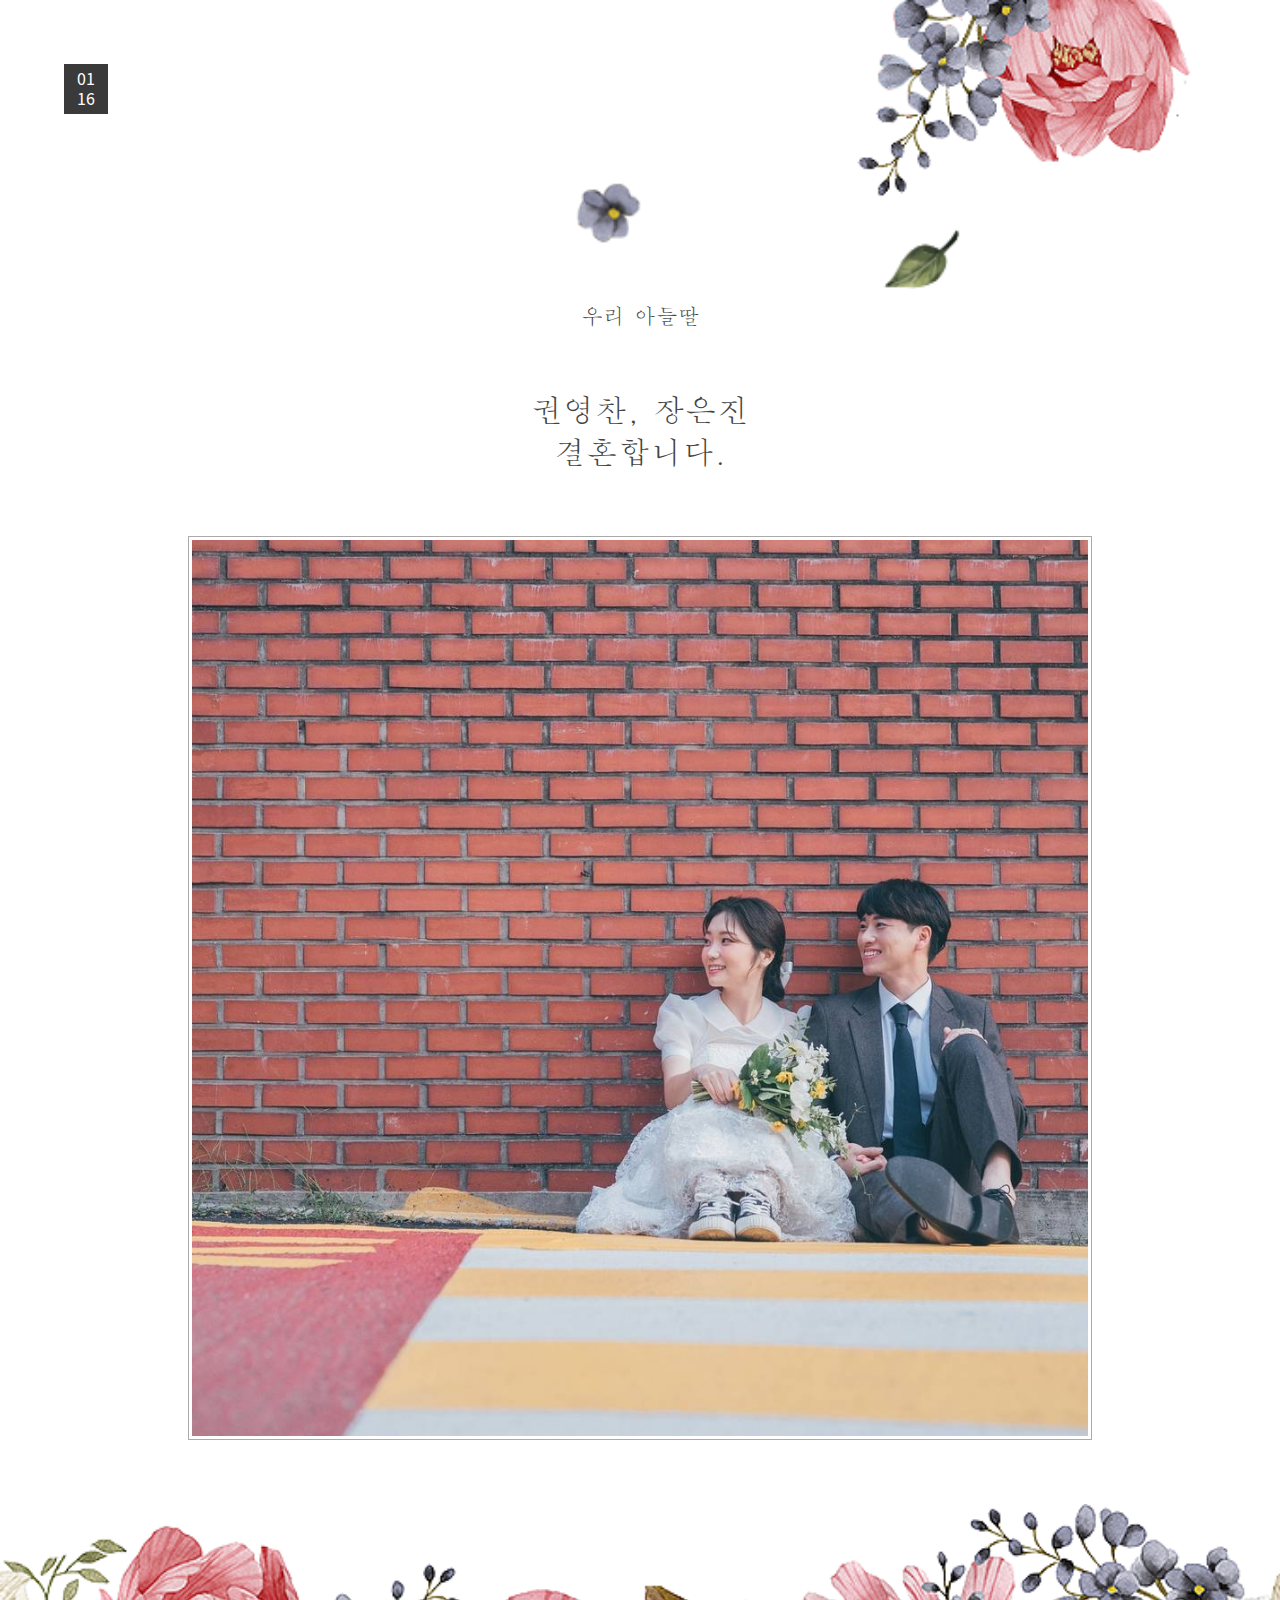
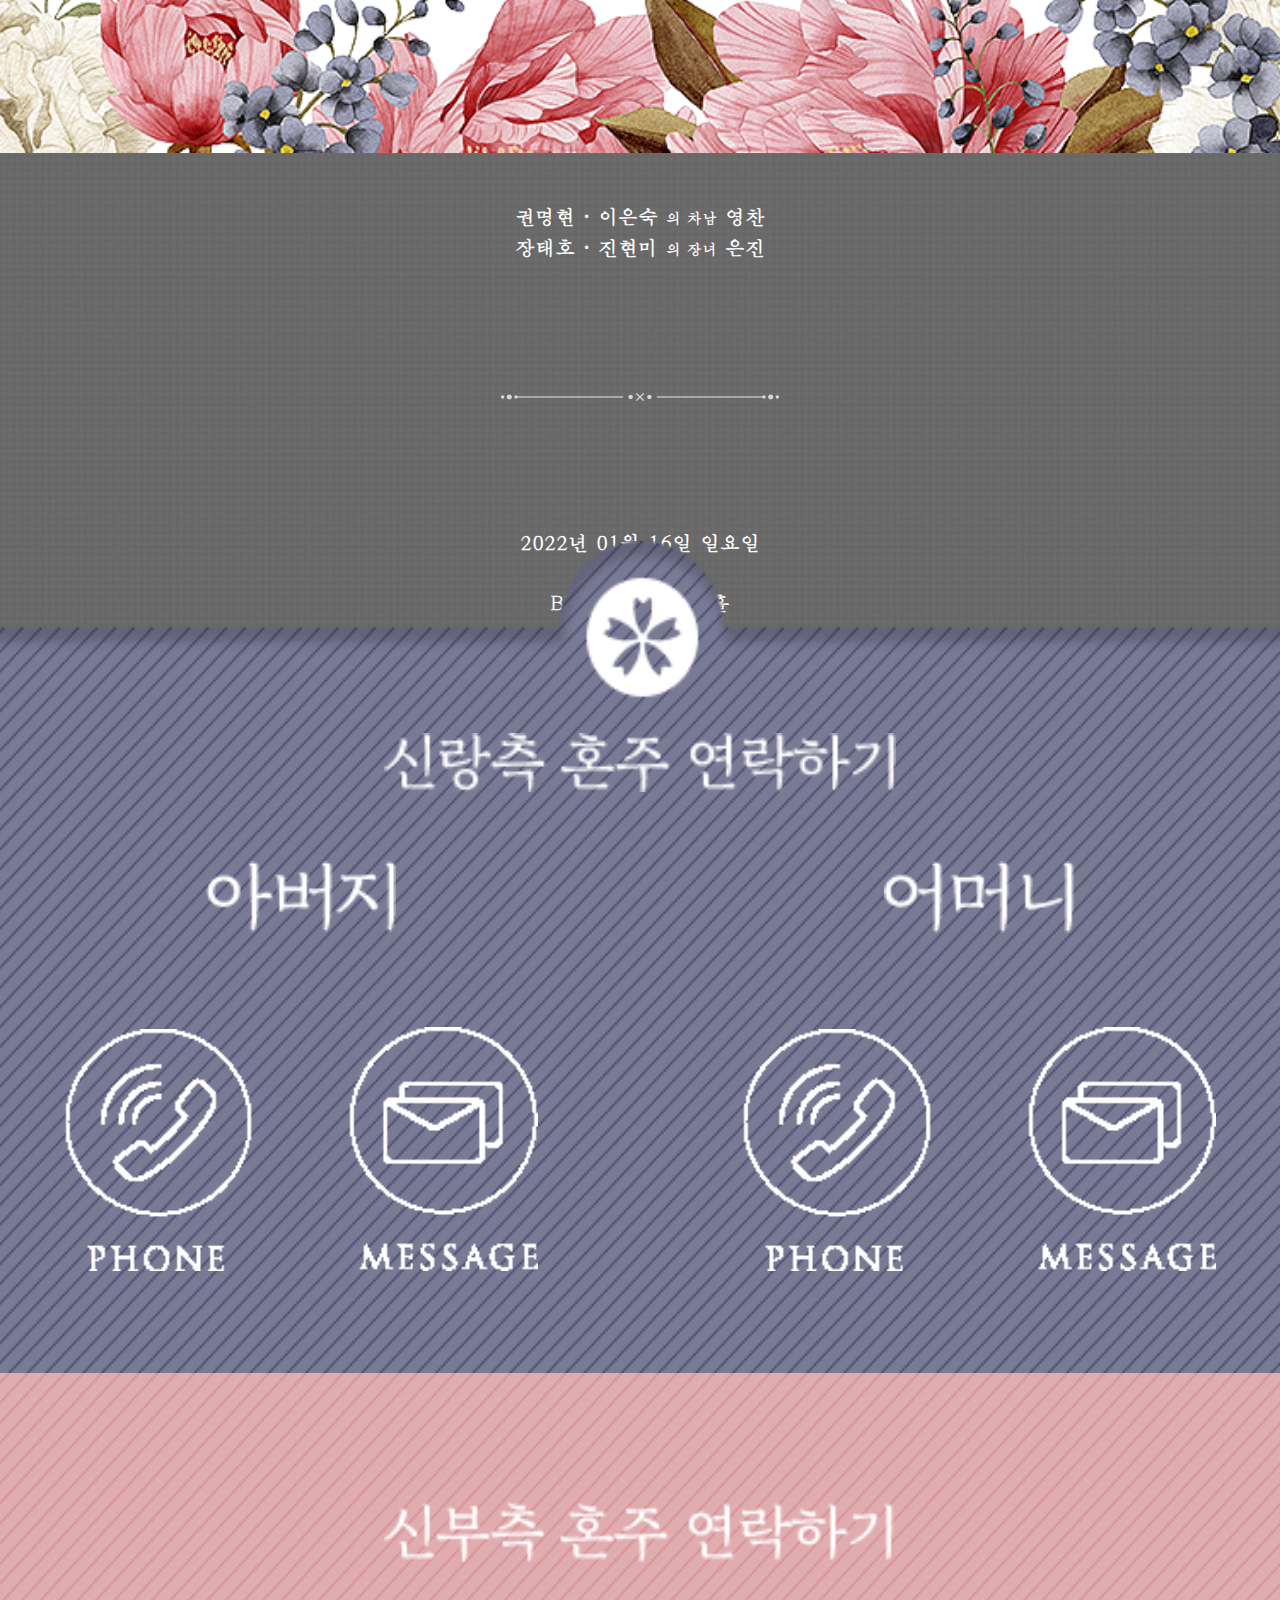
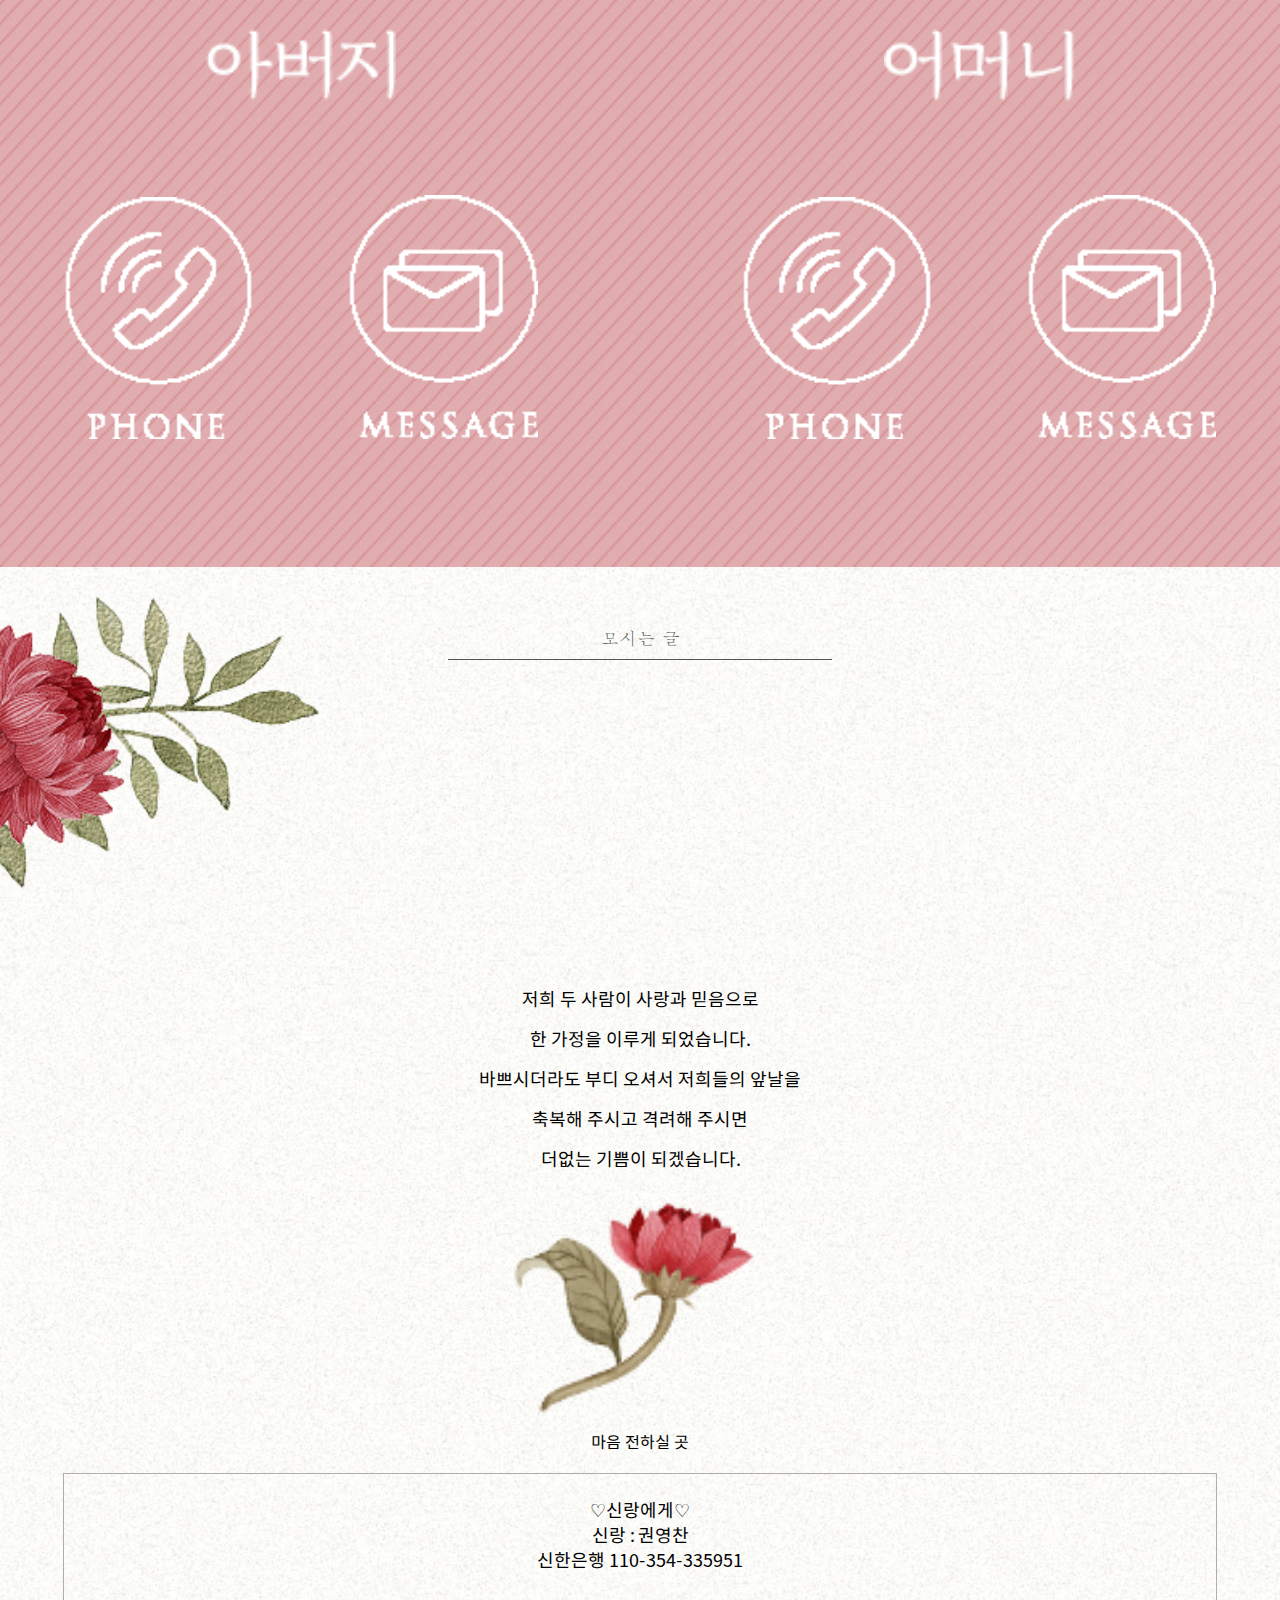
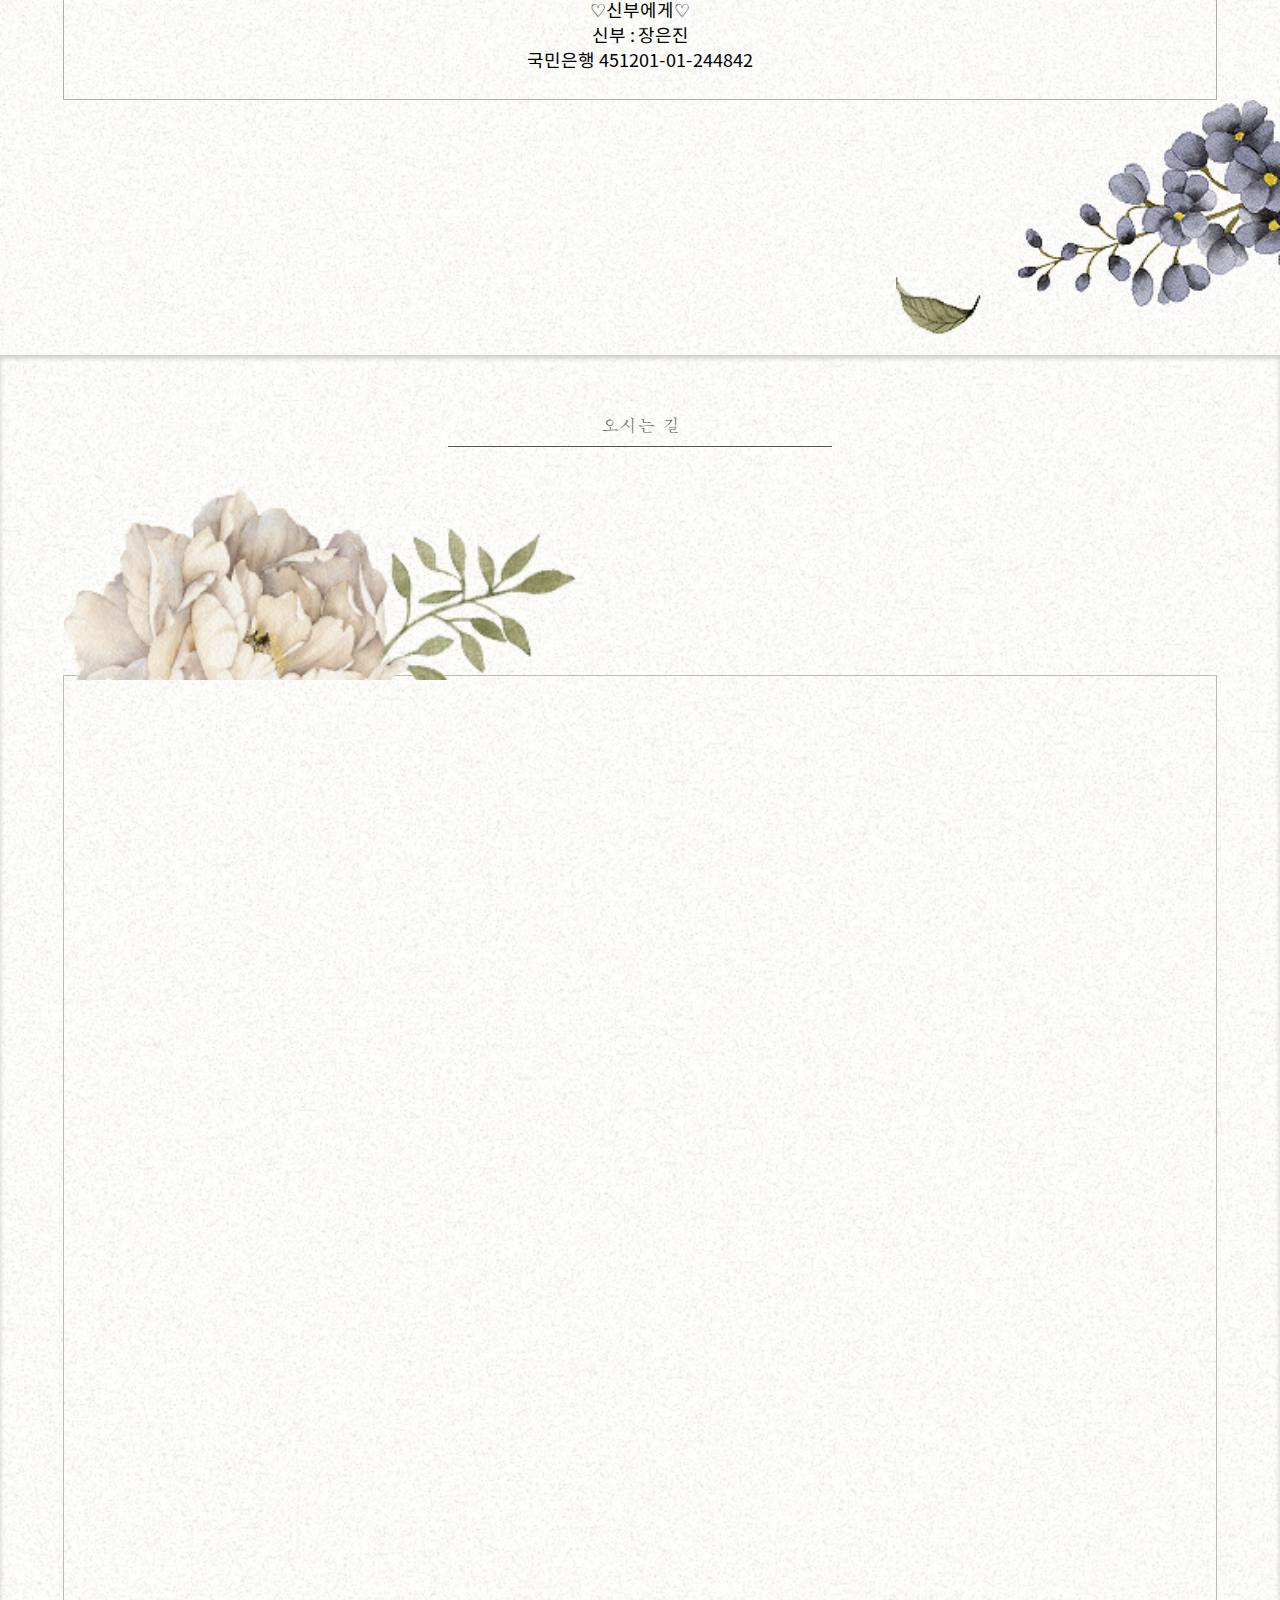
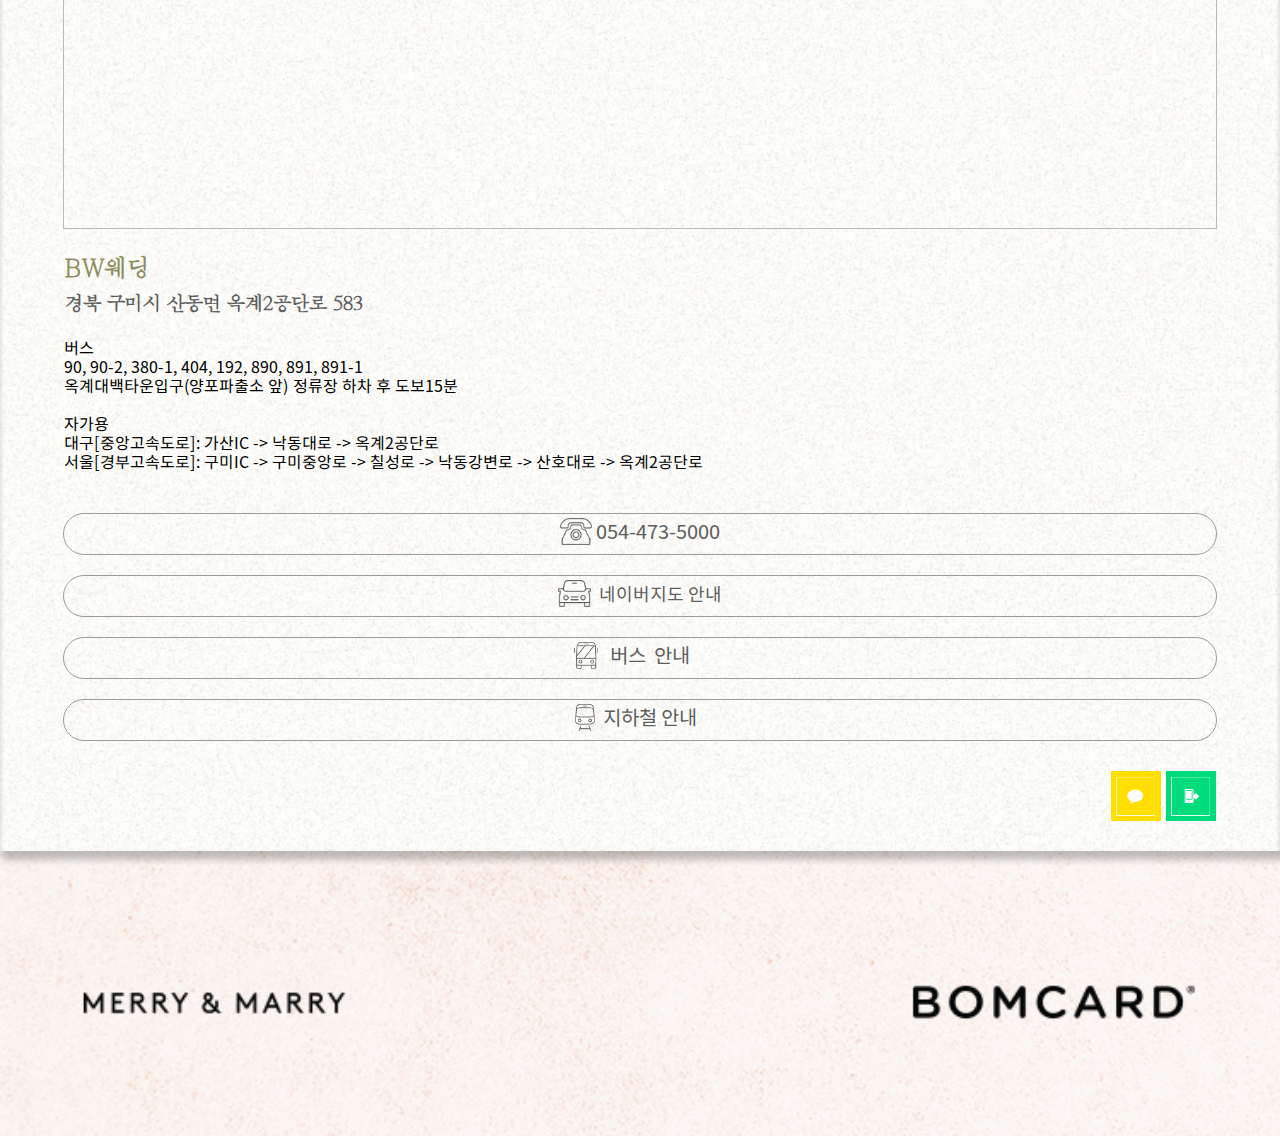
==== index.html @ aba11f0e "ㅇㅇ2" ====
﻿<html>

<head>
	<meta charset="UTF-8">
	<meta name="viewport"
		content="width=device-width, initial-scale=1.0, minimum-scale=1.0, maximum-scale=1.0, user-scalable=0">
	<meta http-equiv="X-UA-Compatible" content="ie=edge">
	<meta name="format-detection" content="telephone=no">
	<title>권영찬♡장은진</title>
	<meta property="og:url" content="http://m.bomtvcard.com/p/?1631693043555">
	<meta property="og:title" content="권영찬♡장은진">
	<meta property="og:type" content="website">
	<meta property="og:image" content="http://m.bomtvcard.com/images/wed_mili_parents.jpg">
	<meta property="og:description" content="저희 아들,딸 결혼합니다">
	<link rel="apple-touch-icon-precomposed" href="skin\skin_style\favicon.png">
	<link rel="shortcut Icon" href="skin\skin_style\favicon.png">
	<link rel="stylesheet" href="skin\skin_style\common.css">

	<script src="skin\skin_style\jquery-1.11.0.min2.js"></script>
</head>

<body>
	<style>
		._top_font {
			font-family: 'SMSEMyungJoStd-Regular-FD1';
			text-align: center;
			color: #444444;
		}

		.date_box {
			background: #3a3a3a;
			width: 44px;
			height: 44px;
			float: left;
			padding-top: 6px;
			margin-left: 5%;
			margin-top: 5%;
			text-align: center;
			color: #fff;
			font-size: 16px;
			line-height: 20px;
		}

		.top_img_1 {
			width: 50%;
			float: Right;
			margin-right: 5%;
		}

		._top_date {
			width: 100%;
		}

		._main_img {
			width: 100%;
			padding: 0;
			margin: 0;
			border: none;
		}

		._main_imgdiv {
			padding: 3px 3px 0px 3px;
			border: 1px solid #aaaaaa;
			width: 70%;
			padding-bottom: 0;
		}

		#_top {
			background-image: url(skin/p2/images/top_bg.jpg);
			background-repeat: no-repeat;
			background-size: cover;
			background-position: center center;
		}

		#_address {
			padding-bottom: 50px;
			padding-top: 50px;
			color: #fff;
			text-align: center;
			background-image: url(skin/p2/images/_address_bg.jpg);
			background-repeat: no-repeat;
			background-size: cover;
			background-position: center center;

		}

		._address_info {
			color: #fff;
			font-family: 'SMSEMyungJoStd-Regular-FD1';
			font-size: 20px;
			line-height: 30px;
			font-weight: bold;
		}


		#_phone {
			position: relative;
			width: 100%;
			height: 65vw;
			overflow: hidden;
		}

		._phone_bg {
			width: 136%;
			height: 100%;
			POSITION: absolute;
			left: -18vw;
			;
			top: 0;
		}

		._phone_title {
			text-align: center;
			width: 100%;
			position: absolute;
		}

		._phone_div {
			position: relative;
			width: 37vw;
			height: 32vw;
		}

		._phone_krname {
			width: 40%;
		}

		._phone_t {
			position: absolute;
			left: 0;
			top: 0;
			width: 100%;
			height: 30px;
			text-align: center;
		}

		.phone_call {
			position: absolute;
			left: 0;
			bottom: 0;
			width: 40%;
		}

		.phone_msg {
			position: absolute;
			right: 0;
			bottom: 0;
			width: 40%;
		}

		.mam_parent_info {
			width: 40%;
		}

		#_text {
			background-image: url(skin/p2/images/_text_bg.jpg);
			background-repeat: no-repeat;
			background-size: cover;
			background-position: center center;
		}

		._text_top {
			position: relative;
			width: 100%;
			height: 30vw;
		}

		._text_title {
			border-bottom: 1px solid #555;
			width: 30vw;
			text-align: center;
			margin: 0 auto;
			font-size: 18px;
			font-family: 'SMSEMyungJoStd-Regular-FD1';
			padding-bottom: 10px;
			color: #5f5f5f;
			margin-top: 30px;
		}

		._text_img_4 {
			width: 25vw;
			position: absolute;
			left: 0;
			top: 0px;
		}

		#_maps {
			background-image: url(skin/p2/images/_text_bg.jpg);
			background-repeat: no-repeat;
			background-size: cover;
			background-position: center center;

			box-shadow: 0px 3px 5px 0px #c9c9c9 inset;
		}

		._text_top {
			position: relative;
			width: 100%;
			height: 30vw;
		}

		._maps_title {
			border-bottom: 1px solid #555;
			width: 30vw;
			text-align: center;
			margin: 0 auto;
			font-size: 18px;
			font-family: 'SMSEMyungJoStd-Regular-FD1';
			padding-bottom: 10px;
			color: #5f5f5f;
			margin-top: 30px;
		}

		._text_img_4 {
			width: 25vw;
			position: absolute;
			left: 0;
			top: 0px;
		}

		#map_canvas {
			width: 90%;
			height: 90vw;
			margin: 0 auto;
			border: 1px solid #bababa;
		}

		._maps_hall_name {
			color: #8d8e60;
			font-family: 'SMSEMyungJoStd-Regular-FD1';
			font-size: 25px;
			width: 90%;
			margin: 0 auto;
			margin-top: 25px;
			letter-spacing: -2px;
			font-weight: bold;
		}

		._maps_mb_addr {
			color: #5e5e5e;
			font-family: 'SMSEMyungJoStd-Regular-FD1';
			font-size: 20px;
			width: 90%;
			margin: 0 auto;
			margin-top: 10px;
			letter-spacing: -2px;
			font-weight: bold;
		}

		.icons_tab {
			height: 40px;
			line-height: 40px;
			text-align: center;
			width: 90%;
			margin: 0 auto;
			border: 5px solid #9c9c9c;
			border-color: #9c9c9c;
			border-width: 1px 1px 1px 1px;
			border-radius: 30px;
			font-size: 20px;
			color: #5e5e5e;
			margin-bottom: 20px;
		}

		a {
			text-decoration: none;
		}

		._icons {
			height: 27px;
			vertical-align: -6px;
		}

		#parents_info {}

		.parents_divs {
			font-family: 'SMSEMyungJoStd-Regular-FD1';
			color: #fff;
			font-size: 20px;
			line-height: 30px;
			font-weight: bold;
			/* font-family:'Noto_R';color:#fff;font-size:20px;line-height:30px;font-weight:bold; */
		}

		.parents_divs span {
			font-family: 'SMSEMyungJoStd-Regular-FD1';
			color: #fff;
			font-size: 15px;
			/* 	font-family:'Noto_R';color:#fff;font-size:15px; */
		}
	</style>
	<div id="_top">
		<div class="_top_date">
			<div class="date_box">
				01<br>
				16
			</div>
			<img src="skin\p2\images\img_1.png" class="top_img_1">
			<div style="clear:both"></div>
		</div>
		<center style="top:8%;width:100%;">
			<div class="_top_font" style="font-size:22px;margin-top:15px;">우리 아들딸</div>
			<div class="_top_font" style="font-size:32px;margin-top:5vw;">권영찬, 장은진</div>
			<div class="_top_font" style="font-size:32px;margin-top:5px;">결혼합니다.</div>

			<div style="clear:both;height:5vw;"></div>
			<div class="_main_imgdiv">


				<img class="_main_img" src="data\1631693043555\crop_PP_211217_233329_52938100iFcfw3.jpg"
					alt="info_visual" style="padding:0;">

				<div style="clear:both;height:3px;"></div>
			</div>
		</center>
		<div style="clear:both;height:5vw;"></div>
		<img src="skin\p2\images\img_3.png" style="width:100%">
	</div>
	<div style="margin-top:0px;"></div>
	<div id="_address">

		<div id="parents_info">
			<div class="parents_divs">
				권명현&nbsp;·&nbsp;이은숙 <span class="_ps1">의 차남</span> 영찬 </div>
			<div class="parents_divs">
				장태호&nbsp;·&nbsp;진현미 <span class="_ps2">의 장녀</span> 은진 </div>
		</div>

		<img src="skin\p2\images\line_icon.png" style="margin:10vw 0;">

		<div class="_address_info">
			2022년 01월 16일 일요일<br>
			오전 11:10<br>
			BW웨딩 / 보네르홀 </div>
	</div>





	<div id="_phone" style="margin-top:-10vw;">
		<img src="skin\p2\images\mam_phone_bg.png" class="_phone_bg">
		<div class="_phone_title" style="margin-top:15vw;">
			<img src="skin\p2\images\mam_parent_info.png" class="mam_parent_info">
		</div>
		<center style="position:absolute;width:100%;top:25vw;">
			<div class="_phone_div" style="float:left;margin-left:5vw">
				<div class="_phone_t"><img src="skin\p2\images\father_kr.png" class="_phone_krname"></div>
				<a href="tel:01056324310"><img src="skin\p2\images\phone_icon.png" class="phone_call"></a>
				<a href="sms:01056324310"><img src="skin\p2\images\msg_icon.png" class="phone_msg"></a>
			</div>
			<div class="_phone_div" style="float:right;margin-right:5vw;">
				<div class="_phone_t"><img src="skin\p2\images\mather_kr.png" class="_phone_krname"></div>
				<a href="tel:01034343548"><img src="skin\p2\images\phone_icon.png" class="phone_call"></a>
				<a href="sms:01034343548"><img src="skin\p2\images\msg_icon.png" class="phone_msg"></a>
			</div>

		</center>
	</div>


	<div id="_phone" style="margin-top:0vw;height:62vw;">
		<img src="skin\p2\images\woman_phone_bg.jpg" class="_phone_bg">
		<div class="_phone_title" style="margin-top:10vw;">
			<img src="skin\p4\images\woman_parent_info.png" class="mam_parent_info">
		</div>
		<center style="position:absolute;width:100%;top:20vw;">
			<div class="_phone_div" style="float:left;margin-left:5vw">
				<div class="_phone_t"><img src="skin\p2\images\father_kr.png" class="_phone_krname"></div>
				<a href="tel:01055542831"><img src="skin\p2\images\phone_icon.png" class="phone_call"></a>
				<a href="sms:01055542831"><img src="skin\p2\images\msg_icon.png" class="phone_msg"></a>
			</div>
			<div class="_phone_div" style="float:right;margin-right:5vw;">
				<div class="_phone_t"><img src="skin\p2\images\mather_kr.png" class="_phone_krname"></div>
				<a href="tel:01093352831"><img src="skin\p2\images\phone_icon.png" class="phone_call"></a>
				<a href="sms:01093352831"><img src="skin\p2\images\msg_icon.png" class="phone_msg"></a>
			</div>
		</center>
	</div>

	<div id="_text" style="margin-top:0vw;">
		<div style="clear:both;height:30px;"></div>
		<div class="_text_top">
			<div style="clear:both;height:1px;"></div>
			<div class="_text_title">모시는 글</div>
			<img src="skin\p2\images\img_4.png" class="_text_img_4">
		</div>

		<div style="text-align:center;font-family:'Noto_R';font-size:18px;line-height:40px;">
			저희 두 사람이 사랑과 믿음으로<br>
			한 가정을 이루게 되었습니다.<br>
			바쁘시더라도 부디 오셔서 저희들의 앞날을<br>
			축복해 주시고 격려해 주시면<br>
			더없는 기쁨이 되겠습니다. </div>

		<style>
			.bankbg_p1 {
				margin-top: 20px;
				text-align: center;

				position: relative;
			}

			.bankbg_p1_1 {
				font-family: 'Noto_R';
				font-size: 16px;
				margin-top: 10px;
				margin-bottom: 20px;
			}

			.bankbg_p1_2 {
				text-align: center;
				font-family: 'Noto_R';
				font-size: 18px;
				line-height: 25px;
				width: 90%;
				margin: 0 auto;
				border: 1px solid #b0aead;
				padding: 25px 0;
			}
		</style>
		<div class="bankbg_p1">
			<img src="skin\common\images\bankbg_p2.png" style="width:20vw;">
			<div class="bankbg_p1_1">
				마음 전하실 곳
			</div>
			<div class="bankbg_p1_2" style="">
				♡신랑에게♡<br>
				신랑 : 권영찬<br>
				신한은행 110-354-335951<br>
				<br>
				♡신부에게♡<br>
				신부 : 장은진<br>
				국민은행 451201-01-244842<br>
			</div>
		</div>



		<img src="skin\p2\images\img_5.png" style="float:right;width:30vw;">
		<div style="clear:both;height:20px;"></div>
	</div>



	<div id="_maps" style="margin-top:0vw;">
		<div style="clear:both;height:30px;"></div>
		<div class="_maps_title">오시는 길</div>

		<div style="width:90%;margin:0 auto;margin-bottom:-5px;margin-top:10px;">
			<img src="skin\p2\images\img_6.png" style="width:40vw;">
		</div>




		<div id="map_canvas"></div>


		<div class="_maps_hall_name">BW웨딩</div>

		<div class="_maps_mb_addr">
			경북 구미시 산동면 옥계2공단로 583 </div>
		<div style="width:90%;margin:0 auto;font-family:'Noto_R';font-size:16px;margin-top:25px;">버스<br>
			90, 90-2, 380-1, 404, 192, 890, 891, 891-1<br>
			옥계대백타운입구(양포파출소 앞) 정류장 하차 후 도보15분<br>
			<br>
			자가용<br>
			대구[중앙고속도로]: 가산IC -> 낙동대로 -> 옥계2공단로<br>
			서울[경부고속도로]: 구미IC -> 구미중앙로 -> 칠성로 -> 낙동강변로 -> 산호대로 -> 옥계2공단로
		</div>


		<div style="clear:both;height:40px"></div>
		<a href="tel:054-473-5000">
			<div class="icons_tab">
				<img src="skin\p2\images\tell_icon.png" class="_icons">
				054-473-5000
			</div>
		</a>
		<!-- 	<a href="http://m.map.naver.com/routeSearch.nhn?menu=search&type=end&query=경북 구미시 산동면 옥계2공단로 583" title="네이버지도안내"> -->
		<a href="https://m.map.naver.com/directions/?sname=&sy=&sx=&ename=경북 구미시 산동면 옥계2공단로 583 &ey=36.156668&ex=128.415155"
			title="네이버지도안내">
			<div class="icons_tab" style="font-size:18px;">
				<img src="skin\p2\images\navi_icon.png" class="_icons">
				&nbsp;네이버지도 안내
			</div>
		</a>
		<a
			href="https://m.map.naver.com/directions/?sname=&sy=&sx=&ename=경북 구미시 산동면 옥계2공단로 583 &ey=36.156668&ex=128.415155">
			<div class="icons_tab">
				<img src="skin\p2\images\bus_icon.png" class="_icons">
				&nbsp;&nbsp;버스&nbsp;&nbsp;안내&nbsp;&nbsp;&nbsp;&nbsp;
			</div>
		</a>
		<a href="http://m.map.naver.com/subway/subwayLine.nhn?region=1000">
			<div class="icons_tab">
				<img src="skin\p2\images\subway_icon.png" class="_icons">
				&nbsp;지하철 안내&nbsp;&nbsp;
			</div>
		</a>


		<script type="text/javascript" src="skin\skin_style\kakao.link.js"></script>
		<script src="https://developers.kakao.com/sdk/js/kakao.min.js"></script>

		<div style="width:90%;margin:0 auto;padding:10px 0;height:50px;">
			<a href="skin\gallery_d.html?cu_code=1631693043555&is_gubun=D&from=parent">
				<img src="skin\wed137\images\send.png" alt="send" style="float:right;height:50px;">
			</a>
			<img src="skin\wed137\images\kakao.png" alt="kakao"
				style="float:right;height:50px;margin-right:5px;cursor:pointer;" class="_kakao_link"
				onclick="KakaoLink()">
		</div>

		<script type="text/javascript">
			Kakao.init('29c0edb65e41de960299433e8d80d40a');
			function KakaoLink() {
				Kakao.Link.sendDefault({
					objectType: 'location',
					address: "경북 구미시 산동면 옥계2공단로 583",
					addressTitle: "",
					content: {
						title: "결혼합니다\n[권영찬♡장은진]",
						description: "2022년 01월 16일 11시 10분\nBW웨딩 보네르홀",
						imageUrl: "http://m.bomtvcard.com/images/wed_mili_parents.jpg",
						imageWidth: 1320,
						imageHeight: 693,
						link: {
							mobileWebUrl: 'http://m.bomtvcard.com/parent.php?1631693043555',
							webUrl: 'http://m.bomtvcard.com/parent.php?1631693043555'
						},
					},
					/*
							social: {
								likeCount: 286,
								commentCount: 45,
								sharedCount: 845
							},
					*/

					buttons: [{
						title: '초대장 바로가기',
						link: {
							mobileWebUrl: 'http://m.bomtvcard.com/parent.php?1631693043555',
							webUrl: 'http://m.bomtvcard.com/parent.php?1631693043555'
						}
					}]
				});
			}

			function KakaoNavi() {
				Kakao.Navi.start({
					name: "BW웨딩",
					x: 128.415155,
					y: 36.156668,
					coordType: 'wgs84'
				});
			}
		</script>
		<!--
<script>
Kakao.init('29c0edb65e41de960299433e8d80d40a');
function KakaoLink() {
	Kakao.Link.sendTalkLink({
		image: {
			src: 'http://m.bomtvcard.com/images/wed_mili_parents.jpg' ,
			width: '1200',
			height: '630'
		},
		label: '결혼합니다\n[권영찬♡장은진]\n2022년 1월 16일 오전 11시 10분\nBW웨딩 보네르홀',
		webButton: {
			text: '초대장 바로가기',
			url: 'http://m.bomtvcard.com/parent.php?1631693043555' // 앱 설정의 웹 플랫폼에 등록한 도메인의 URL이어야 합니다.
		}
	});
}
</script>
-->
		<div style="clear:both;height:20px"></div>
	</div>





	<a href="http://m.bomtvcard.com/"><img src="skin\p2\images\bottom_logo.jpg" style="width:100%"></a>









	<!--
<script type="text/javascript" src="https://openapi.map.naver.com/openapi/v3/maps.js?clientId=AnF781VYdqGRocT6yhqk"></script>
-->
	<script type="text/javascript"
		src="https://openapi.map.naver.com/openapi/v3/maps.js?ncpClientId=q83llghpq7"></script>
	<script>
		$(function () {
			if (document.getElementById('map_canvas') != undefined) {
				var map = new naver.maps.Map('map_canvas', {
					center: new naver.maps.LatLng(36.156668, 128.415155),
					zoomControl: true, //줌 컨트롤의 표시 여부
					zoom: 17
				});

				var marker = new naver.maps.Marker({
					position: new naver.maps.LatLng(36.156668, 128.415155),
					/*
				icon: { // 레티나 디스플레이 대응 마커 아이콘
					url: '/skin/wed135/images/pointer.png', // 110x72 크기의 원본 이미지
					size: new naver.maps.Size(60, 60),
					anchor: new naver.maps.Point(34, 55),
					origin: new naver.maps.Point(0, 0),
					scaledSize: new naver.maps.Size(60, 60)
				},
				*/
					title: '(주)봄티비카드',
					map: map
				});
				var contentString = [
					'<div style="padding:5px;">BW웨딩</div>',
					'<div style="padding:0 5px 5px 5px;">경북 구미시 산동면 옥계2공단로 583 </div>'
				].join('');

				var infowindow = new naver.maps.InfoWindow({
					content: contentString
				});
				naver.maps.Event.addListener(marker, "click", function (e) {
					if (infowindow.getMap()) {
						infowindow.close();
					} else {
						infowindow.open(map, marker);
					}
				});
			}
		});

	</script>

	<!-- 구글지도 
<script async defer src="https://maps.googleapis.com/maps/api/js?v=3.21&key=AIzaSyAaSgGp45O6WG_pA1S49KkAV0v2b_0kMHs&callback=initMap" type="text/javascript"></script>

<script>

	function initMap() {
	  var uluru = {lat: 36.156668, lng: 128.415155};
	  var map = new google.maps.Map(document.getElementById('map_canvas'), {
		zoom: 17,
		center: uluru,
				scrollwheel : false, //마우스 휠로 확대 축소 사용 여부
				mapTypeControl : false, //맵 타입 컨트롤 사용 여부
				disableDefaultUI : false, //기본 UI 사용 여부
				disableDoubleClickZoom : true, //더블클릭 중심으로 확대 사용 여부
				gestureHandling: 'cooperative'
	  });

	  var contentString = '<b>BW웨딩<br>054-473-5000<br>경북 구미시 산동면 옥계2공단로 583 </b>';

	  var infowindow = new google.maps.InfoWindow({
		content: contentString
	  });
	  var image = '/skin/wed135/images/pointer.png'; //마커 이미지 설정
	  var marker = new google.maps.Marker({
		position: uluru,
		map: map,
		title: 'BW웨딩',
		icon : image //마커 이미지
	  });
	  marker.addListener('click', function() {
		infowindow.open(map, marker);
	  });
	}
</script>
-->
</body>

</html>
<script type="text/javascript">

	var _gaq = _gaq || [];
	_gaq.push(['_setAccount', 'UA-28131851-3']);
	_gaq.push(['_trackPageview']);

	(function () {
		var ga = document.createElement('script'); ga.type = 'text/javascript'; ga.async = true;
		ga.src = ('https:' == document.location.protocol ? 'https://ssl' : 'http://www') + '.google-analytics.com/ga.js';
		var s = document.getElementsByTagName('script')[0]; s.parentNode.insertBefore(ga, s);
	})();

</script>
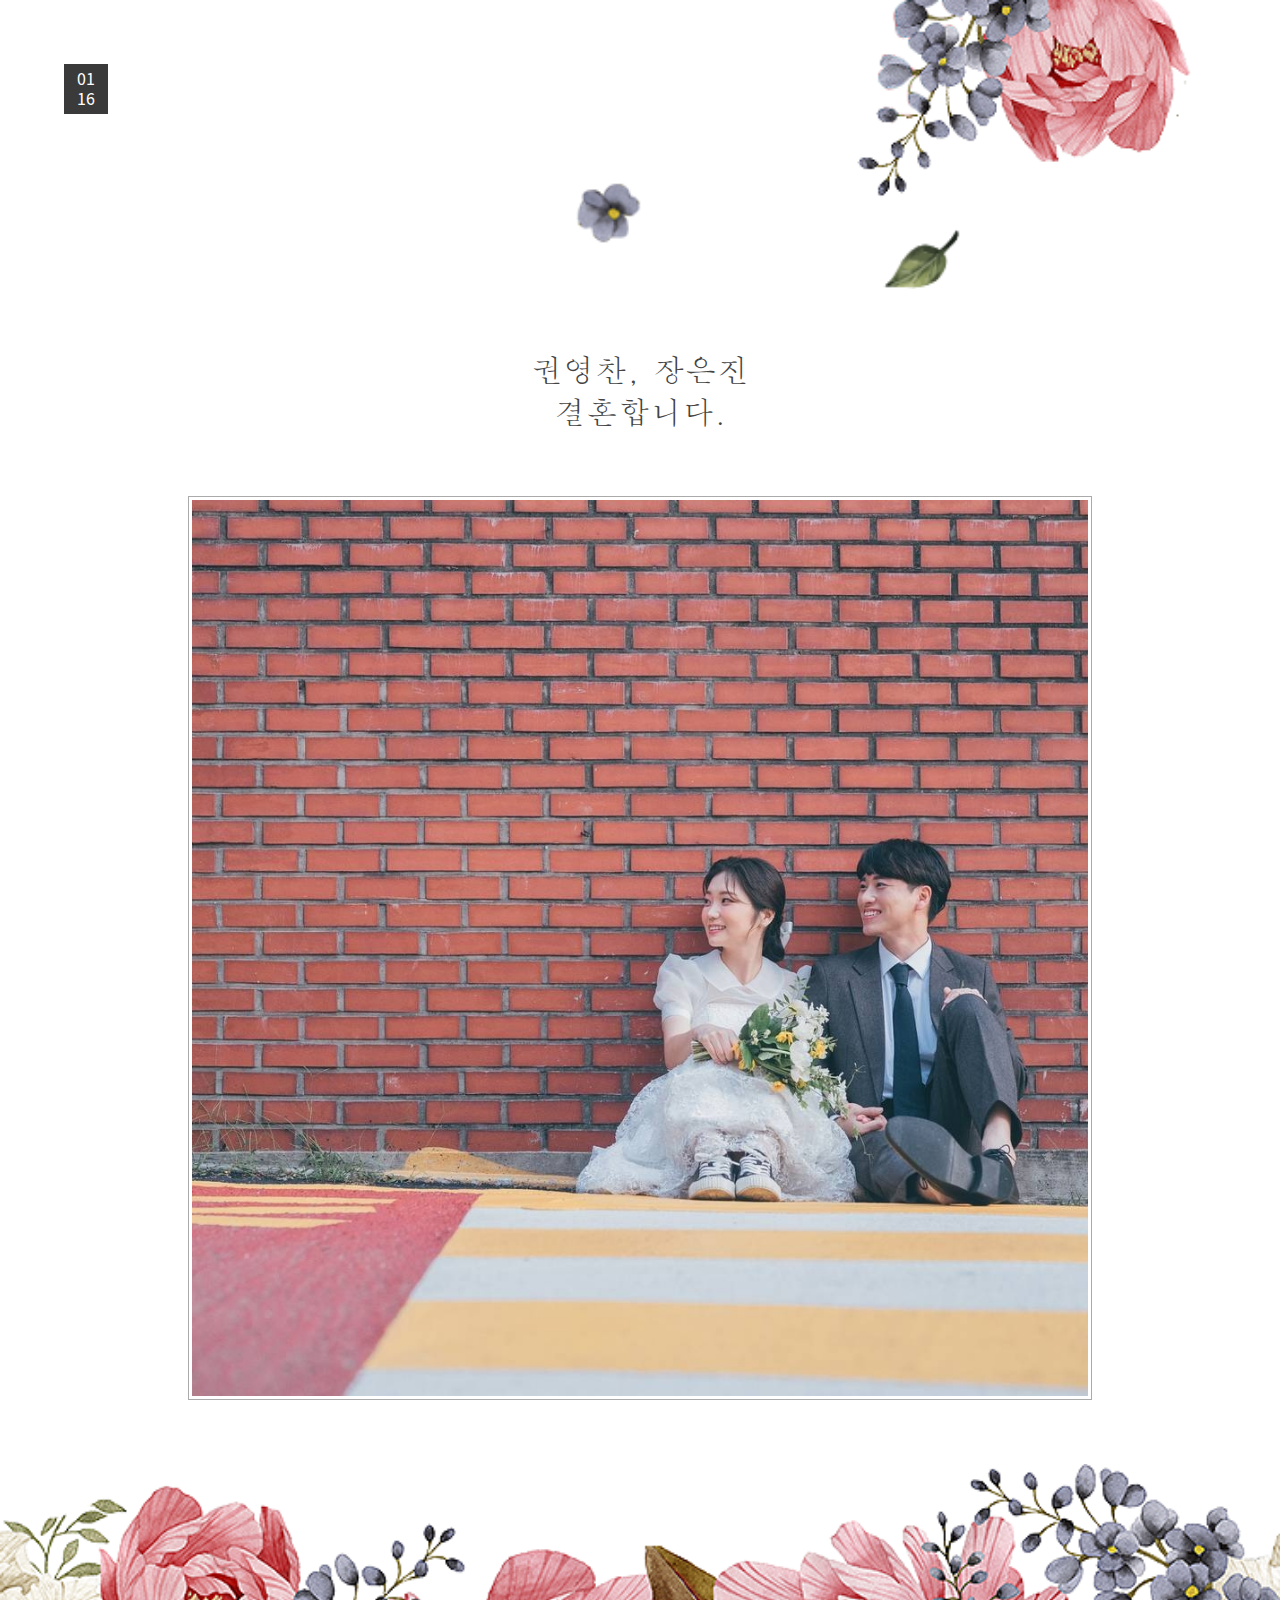
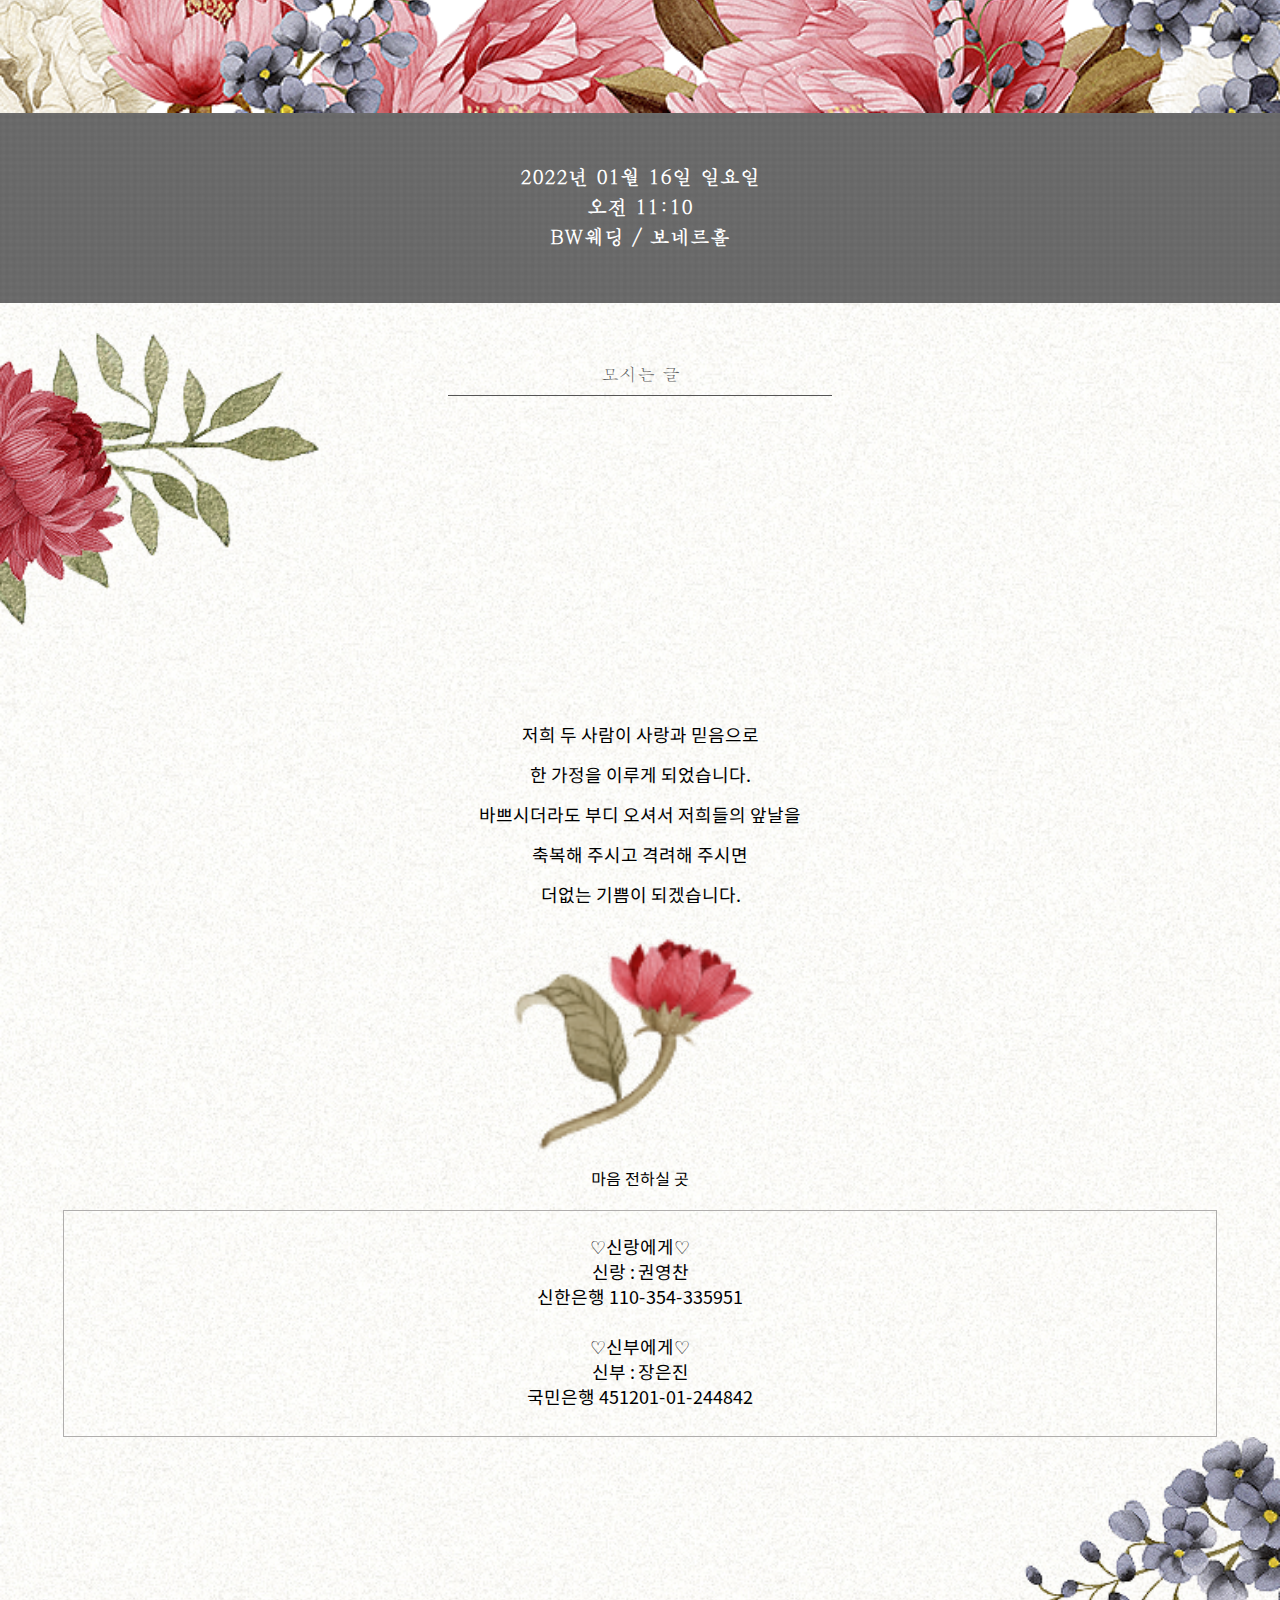
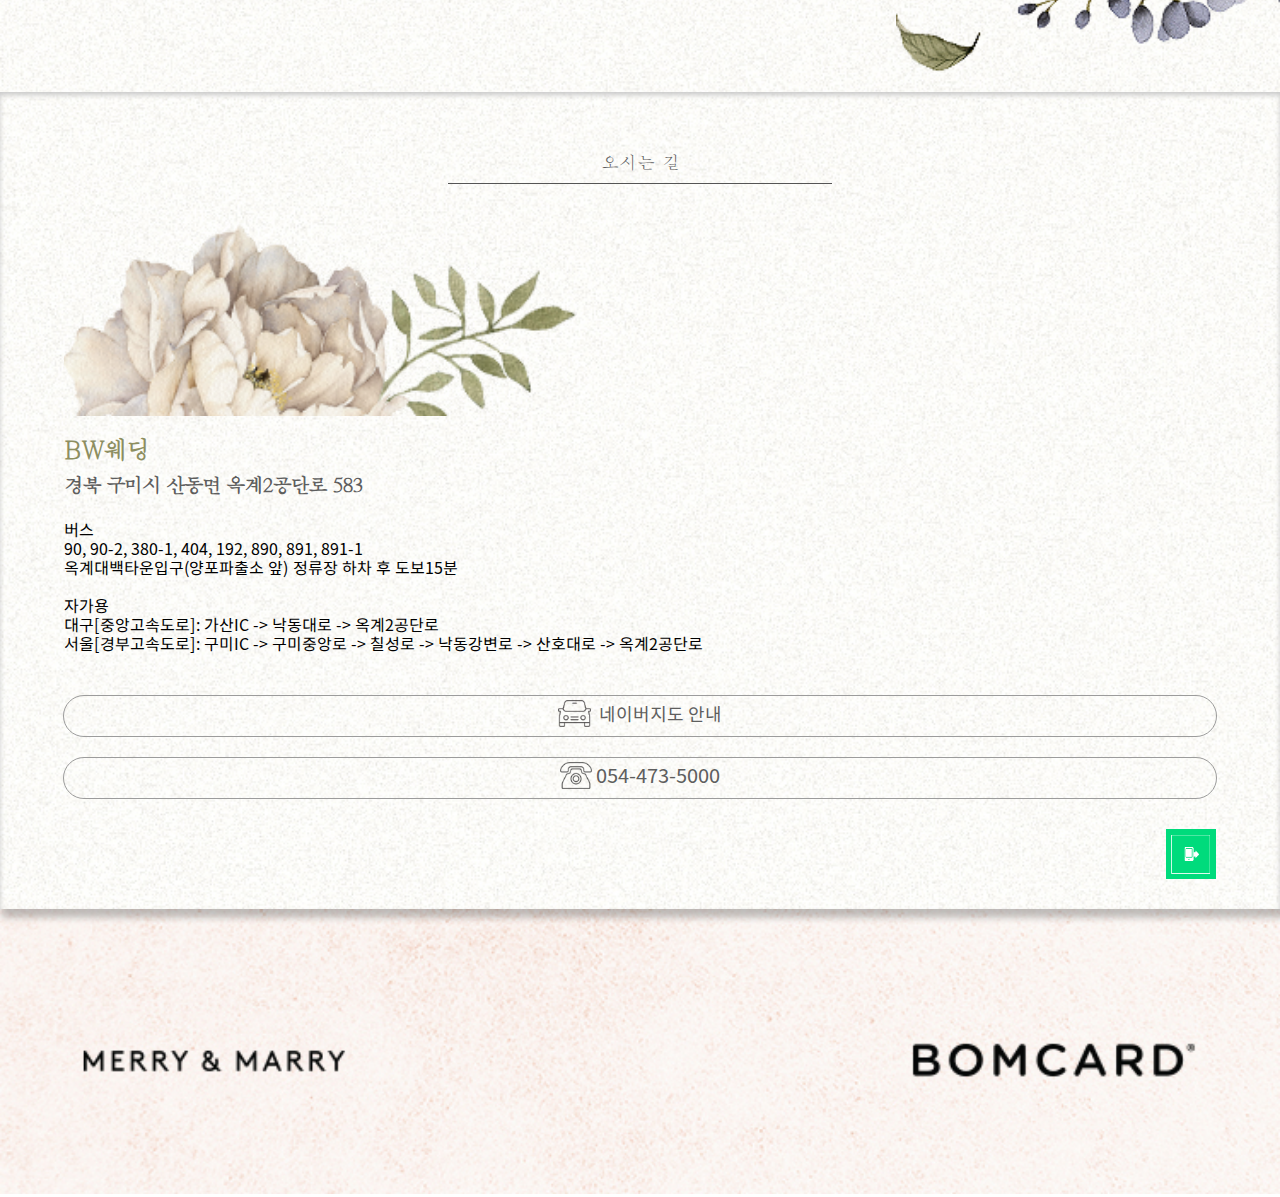
==== commit 5a4f0043: "Update index.html" ====
--- a/index.html
+++ b/index.html
@@ -11,7 +11,7 @@
 	<meta property="og:title" content="권영찬♡장은진">
 	<meta property="og:type" content="website">
 	<meta property="og:image" content="http://m.bomtvcard.com/images/wed_mili_parents.jpg">
-	<meta property="og:description" content="저희 아들,딸 결혼합니다">
+	<meta property="og:description" content="저희 결혼합니다">
 	<link rel="apple-touch-icon-precomposed" href="skin\skin_style\favicon.png">
 	<link rel="shortcut Icon" href="skin\skin_style\favicon.png">
 	<link rel="stylesheet" href="skin\skin_style\common.css">
@@ -77,7 +77,7 @@
 			padding-top: 50px;
 			color: #fff;
 			text-align: center;
-			background-image: url(skin/p2/images/_address_bg.jpg);
+			background-image: url(skin/p2/images/address_bg.jpg);
 			background-repeat: no-repeat;
 			background-size: cover;
 			background-position: center center;
@@ -153,7 +153,7 @@
 		}
 
 		#_text {
-			background-image: url(skin/p2/images/_text_bg.jpg);
+			background-image: url(skin/p2/images/text_bg.jpg);
 			background-repeat: no-repeat;
 			background-size: cover;
 			background-position: center center;
@@ -185,7 +185,7 @@
 		}
 
 		#_maps {
-			background-image: url(skin/p2/images/_text_bg.jpg);
+			background-image: url(skin/p2/images/text_bg.jpg);
 			background-repeat: no-repeat;
 			background-size: cover;
 			background-position: center center;
@@ -299,7 +299,6 @@
 			<div style="clear:both"></div>
 		</div>
 		<center style="top:8%;width:100%;">
-			<div class="_top_font" style="font-size:22px;margin-top:15px;">우리 아들딸</div>
 			<div class="_top_font" style="font-size:32px;margin-top:5vw;">권영찬, 장은진</div>
 			<div class="_top_font" style="font-size:32px;margin-top:5px;">결혼합니다.</div>
 
@@ -320,13 +319,7 @@
 	<div id="_address">
 
 		<div id="parents_info">
-			<div class="parents_divs">
-				권명현&nbsp;·&nbsp;이은숙 <span class="_ps1">의 차남</span> 영찬 </div>
-			<div class="parents_divs">
-				장태호&nbsp;·&nbsp;진현미 <span class="_ps2">의 장녀</span> 은진 </div>
 		</div>
-
-		<img src="skin\p2\images\line_icon.png" style="margin:10vw 0;">
 
 		<div class="_address_info">
 			2022년 01월 16일 일요일<br>
@@ -334,49 +327,6 @@
 			BW웨딩 / 보네르홀 </div>
 	</div>
 
-
-
-
-
-	<div id="_phone" style="margin-top:-10vw;">
-		<img src="skin\p2\images\mam_phone_bg.png" class="_phone_bg">
-		<div class="_phone_title" style="margin-top:15vw;">
-			<img src="skin\p2\images\mam_parent_info.png" class="mam_parent_info">
-		</div>
-		<center style="position:absolute;width:100%;top:25vw;">
-			<div class="_phone_div" style="float:left;margin-left:5vw">
-				<div class="_phone_t"><img src="skin\p2\images\father_kr.png" class="_phone_krname"></div>
-				<a href="tel:01056324310"><img src="skin\p2\images\phone_icon.png" class="phone_call"></a>
-				<a href="sms:01056324310"><img src="skin\p2\images\msg_icon.png" class="phone_msg"></a>
-			</div>
-			<div class="_phone_div" style="float:right;margin-right:5vw;">
-				<div class="_phone_t"><img src="skin\p2\images\mather_kr.png" class="_phone_krname"></div>
-				<a href="tel:01034343548"><img src="skin\p2\images\phone_icon.png" class="phone_call"></a>
-				<a href="sms:01034343548"><img src="skin\p2\images\msg_icon.png" class="phone_msg"></a>
-			</div>
-
-		</center>
-	</div>
-
-
-	<div id="_phone" style="margin-top:0vw;height:62vw;">
-		<img src="skin\p2\images\woman_phone_bg.jpg" class="_phone_bg">
-		<div class="_phone_title" style="margin-top:10vw;">
-			<img src="skin\p4\images\woman_parent_info.png" class="mam_parent_info">
-		</div>
-		<center style="position:absolute;width:100%;top:20vw;">
-			<div class="_phone_div" style="float:left;margin-left:5vw">
-				<div class="_phone_t"><img src="skin\p2\images\father_kr.png" class="_phone_krname"></div>
-				<a href="tel:01055542831"><img src="skin\p2\images\phone_icon.png" class="phone_call"></a>
-				<a href="sms:01055542831"><img src="skin\p2\images\msg_icon.png" class="phone_msg"></a>
-			</div>
-			<div class="_phone_div" style="float:right;margin-right:5vw;">
-				<div class="_phone_t"><img src="skin\p2\images\mather_kr.png" class="_phone_krname"></div>
-				<a href="tel:01093352831"><img src="skin\p2\images\phone_icon.png" class="phone_call"></a>
-				<a href="sms:01093352831"><img src="skin\p2\images\msg_icon.png" class="phone_msg"></a>
-			</div>
-		</center>
-	</div>
 
 	<div id="_text" style="margin-top:0vw;">
 		<div style="clear:both;height:30px;"></div>
@@ -454,7 +404,6 @@
 
 
 
-		<div id="map_canvas"></div>
 
 
 		<div class="_maps_hall_name">BW웨딩</div>
@@ -472,13 +421,6 @@
 
 
 		<div style="clear:both;height:40px"></div>
-		<a href="tel:054-473-5000">
-			<div class="icons_tab">
-				<img src="skin\p2\images\tell_icon.png" class="_icons">
-				054-473-5000
-			</div>
-		</a>
-		<!-- 	<a href="http://m.map.naver.com/routeSearch.nhn?menu=search&type=end&query=경북 구미시 산동면 옥계2공단로 583" title="네이버지도안내"> -->
 		<a href="https://m.map.naver.com/directions/?sname=&sy=&sx=&ename=경북 구미시 산동면 옥계2공단로 583 &ey=36.156668&ex=128.415155"
 			title="네이버지도안내">
 			<div class="icons_tab" style="font-size:18px;">
@@ -486,17 +428,10 @@
 				&nbsp;네이버지도 안내
 			</div>
 		</a>
-		<a
-			href="https://m.map.naver.com/directions/?sname=&sy=&sx=&ename=경북 구미시 산동면 옥계2공단로 583 &ey=36.156668&ex=128.415155">
+		<a href="tel:054-473-5000">
 			<div class="icons_tab">
-				<img src="skin\p2\images\bus_icon.png" class="_icons">
-				&nbsp;&nbsp;버스&nbsp;&nbsp;안내&nbsp;&nbsp;&nbsp;&nbsp;
-			</div>
-		</a>
-		<a href="http://m.map.naver.com/subway/subwayLine.nhn?region=1000">
-			<div class="icons_tab">
-				<img src="skin\p2\images\subway_icon.png" class="_icons">
-				&nbsp;지하철 안내&nbsp;&nbsp;
+				<img src="skin\p2\images\tell_icon.png" class="_icons">
+				054-473-5000
 			</div>
 		</a>
 
@@ -508,9 +443,7 @@
 			<a href="skin\gallery_d.html?cu_code=1631693043555&is_gubun=D&from=parent">
 				<img src="skin\wed137\images\send.png" alt="send" style="float:right;height:50px;">
 			</a>
-			<img src="skin\wed137\images\kakao.png" alt="kakao"
-				style="float:right;height:50px;margin-right:5px;cursor:pointer;" class="_kakao_link"
-				onclick="KakaoLink()">
+
 		</div>
 
 		<script type="text/javascript">
